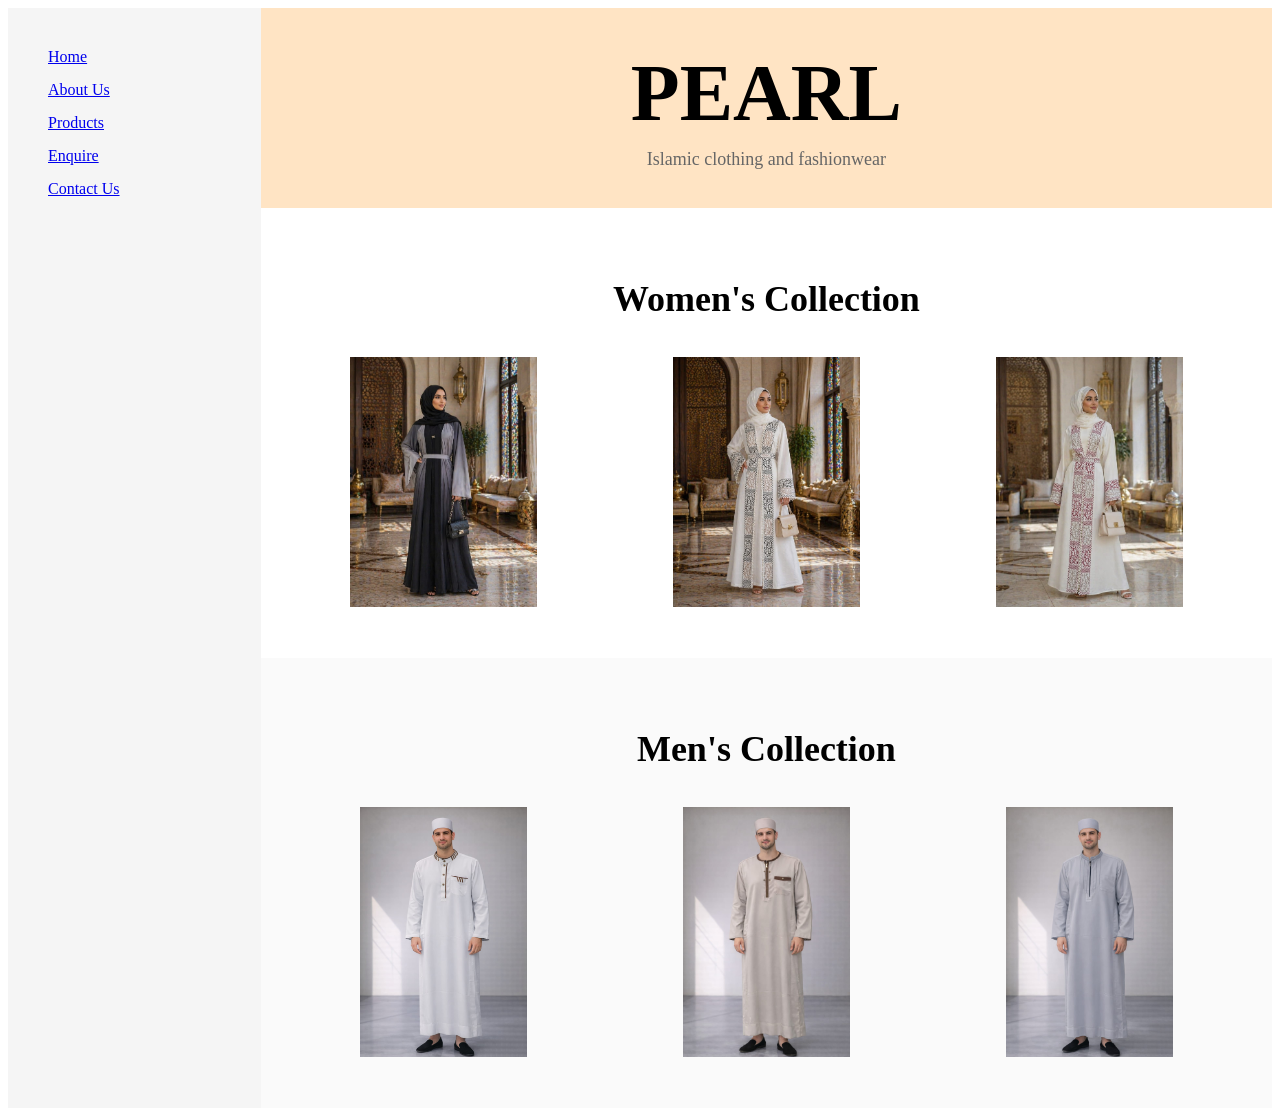
==== index.html @ a07f7a37 "Initial commit" ====
<!DOCTYPE html>
<html lang="en">
<head>
    <meta charset="UTF-8">
    <meta name="viewport" content="width=device-width, initial-scale=1.0">
    <title>PEARL - Home | Islamic clothing and fashionwear </title>
</head>
<body>

    <!-- MAIN bar: left menu + right content -->
    <table width="100%" cellpadding="0" cellspacing="0">
        <tr>
            <!-- LEFT COLUMN: Navigation menu -->
            <td width="20%" valign="top" bgcolor="#f5f5f5">
                <ul style="list-style-type: none; margin-top: 40px;">
                    <li style="margin-bottom: 15px;"><a href="index.html">Home</a></li>
                    <li style="margin-bottom: 15px;"><a href="aboutus.html">About Us</a></li>
                    <li style="margin-bottom: 15px;"><a href="products.html">Products</a></li>
                    <li style="margin-bottom: 15px;"><a href="enquire.html">Enquire</a></li>
                    <li style="margin-bottom: 15px;"><a href="contactus.html">Contact Us</a></li>
                </ul>
            </td>

            <!-- RIGHT COLUMN: Logo + Collections -->
            <td width="80%" valign="top">

                <!-- PEARL LOGO SECTION -->
                <div style="text-align: center; padding: 40px 20px 20px 20px; background-color: bisque;">
                    <h1 style="font-size: 80px; margin: 0;">PEARL</h1>
                    <p style="font-size: 18px; color: #666; margin-top: 10px;">Islamic clothing and fashionwear </p>
                </div>

                <!-- WOMEN'S COLLECTION SECTION -->
                <div style="padding: 40px 20px;">
                    <h2 style="text-align: center; font-size: 36px;">Women's Collection</h2>
                    
                    <table width="100%" cellpadding="5">
                        <tr>
                            <td align="center">
                                <img src="img/womens - 1.jpeg" alt="Women's modest clothing 1" width="250" height="250" style="object-fit: contain;">
                            </td>
                            <td align="center">
                                <img src="img/womens - 2.jpeg" alt="Women's modest clothing 2" width="250" height="250" style="object-fit: contain;">
                            </td>
                            <td align="center">
                                <img src="img/womens - 3.jpeg" alt="Women's modest clothing 3" width="250" height="250" style="object-fit: contain;">
                            </td>
                        </tr>
                    </table>
                </div>

                <!-- MEN'S COLLECTION SECTION -->
                <div style="padding: 40px 20px; background-color: #fafafa;">
                    <h2 style="text-align: center; font-size: 36px;">Men's Collection</h2>
                    
                    <table width="100%" cellpadding="5">
                        <tr>
                            <td align="center">
                                <img src="img/mens - 1.jpeg" alt="Men's modest clothing 1" width="250" height="250" style="object-fit: contain;">
                            </td>
                            <td align="center">
                                <img src="img/mens - 2.jpeg" alt="Men's modest clothing 2" width="250" height="250" style="object-fit: contain;">
                            </td>
                            <td align="center">
                                <img src="img/mens - 3.jpeg" alt="Men's modest clothing 3" width="250" height="250" style="object-fit: contain;">
                            </td>
                        </tr>
                    </table>
                </div>

            </td>
        </tr>
    </table>

</body>
</html>
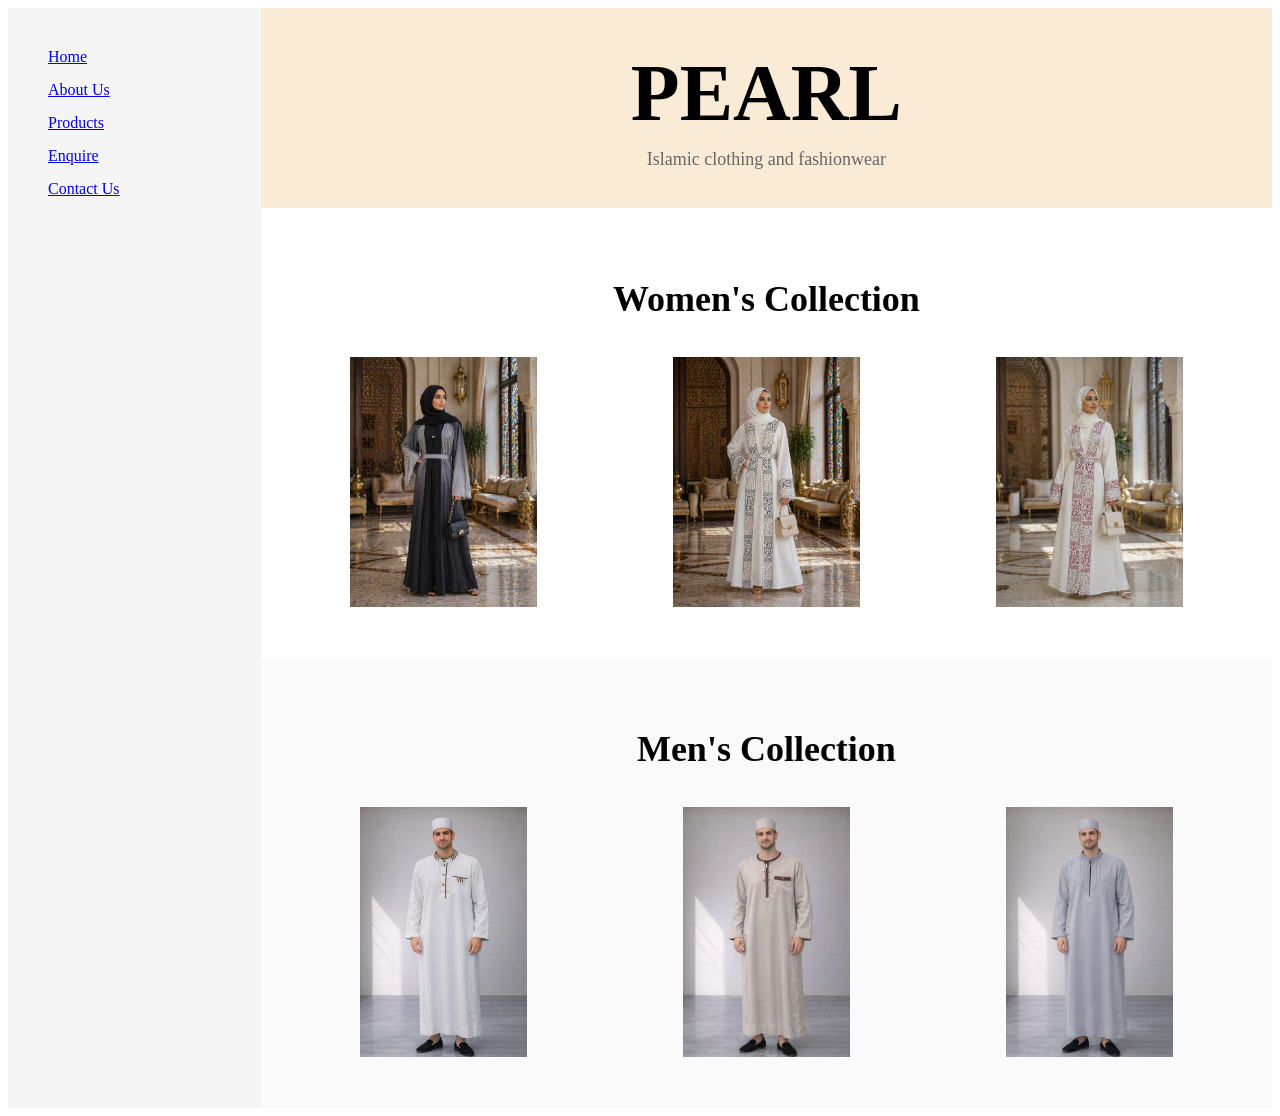
==== commit f70d538f: "changing colours" ====
--- a/index.html
+++ b/index.html
@@ -25,7 +25,7 @@
             <td width="80%" valign="top">
 
                 <!-- PEARL LOGO SECTION -->
-                <div style="text-align: center; padding: 40px 20px 20px 20px; background-color: bisque;">
+                <div style="text-align: center; padding: 40px 20px 20px 20px; background-color: antiquewhite;">
                     <h1 style="font-size: 80px; margin: 0;">PEARL</h1>
                     <p style="font-size: 18px; color: #666; margin-top: 10px;">Islamic clothing and fashionwear </p>
                 </div>
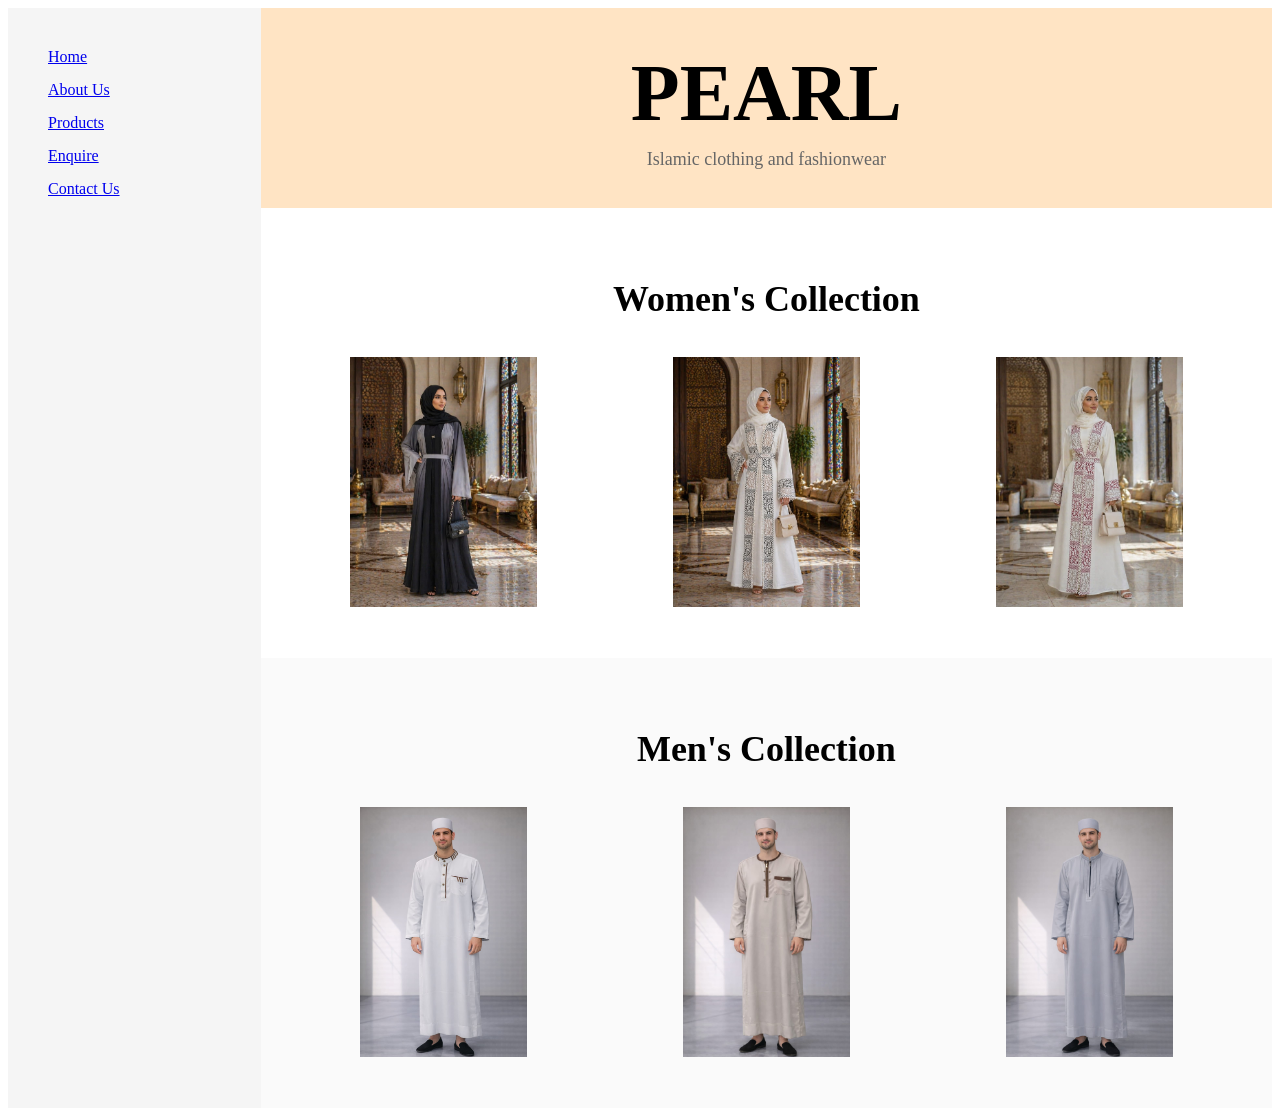
==== commit 680b50fe: "colour changing" ====
--- a/index.html
+++ b/index.html
@@ -25,7 +25,7 @@
             <td width="80%" valign="top">
 
                 <!-- PEARL LOGO SECTION -->
-                <div style="text-align: center; padding: 40px 20px 20px 20px; background-color: antiquewhite;">
+                <div style="text-align: center; padding: 40px 20px 20px 20px; background-color: bisque;">
                     <h1 style="font-size: 80px; margin: 0;">PEARL</h1>
                     <p style="font-size: 18px; color: #666; margin-top: 10px;">Islamic clothing and fashionwear </p>
                 </div>
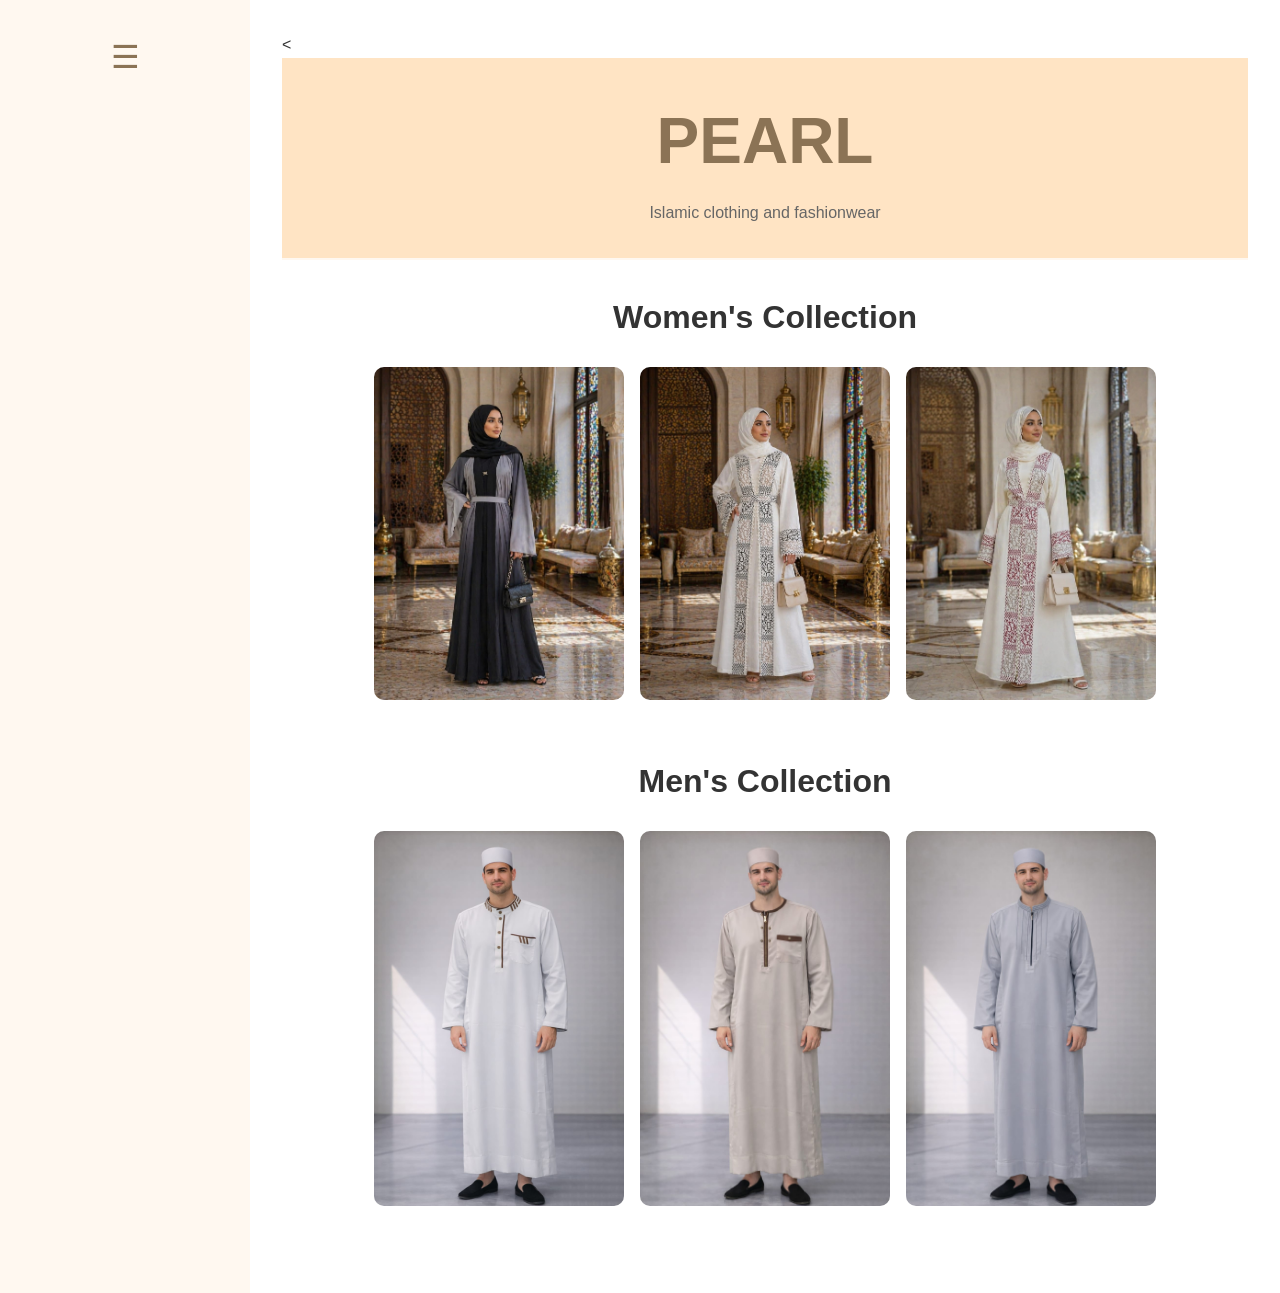
==== commit 2cd4c580: "linked my code linked my html code with the css code" ====
--- a/index.html
+++ b/index.html
@@ -3,74 +3,78 @@
 <head>
     <meta charset="UTF-8">
     <meta name="viewport" content="width=device-width, initial-scale=1.0">
-    <title>PEARL - Home | Islamic clothing and fashionwear </title>
+    <title>PEARL - Home | Islamic clothing and fashionwear</title>
+    <!-- Link to external CSS file -->
+    <link rel="stylesheet" href="css/style.css">
 </head>
 <body>
 
-    <!-- MAIN bar: left menu + right content -->
-    <table width="100%" cellpadding="0" cellspacing="0">
-        <tr>
-            <!-- LEFT COLUMN: Navigation menu -->
-            <td width="20%" valign="top" bgcolor="#f5f5f5">
-                <ul style="list-style-type: none; margin-top: 40px;">
-                    <li style="margin-bottom: 15px;"><a href="index.html">Home</a></li>
-                    <li style="margin-bottom: 15px;"><a href="aboutus.html">About Us</a></li>
-                    <li style="margin-bottom: 15px;"><a href="products.html">Products</a></li>
-                    <li style="margin-bottom: 15px;"><a href="enquire.html">Enquire</a></li>
-                    <li style="margin-bottom: 15px;"><a href="contactus.html">Contact Us</a></li>
-                </ul>
-            </td>
+    <!-- Main container using CSS Grid instead of tables -->
+    <div class="container">
+        
+        <!-- LEFT SIDEBAR: Hamburger menu + Navigation -->
+        <div class="sidebar">
+            <!-- Hidden checkbox to toggle menu -->
+            <input type="checkbox" id="menu-toggle">
+            <!-- Hamburger icon (label) -->
+            <label for="menu-toggle" class="hamburger">☰</label>
+            
+            <!-- Navigation menu -->
+            <ul class="nav-menu">
+                <li><a href="index.html">Home</a></li>
+                <li><a href="aboutus.html">About Us</a></li>
+                <li><a href="products.html">Products</a></li>
+                <li><a href="enquire.html">Enquire</a></li>
+                <li><a href="contactus.html">Contact Us</a></li>
+            </ul>
+        </div>
 
-            <!-- RIGHT COLUMN: Logo + Collections -->
-            <td width="80%" valign="top">
+        <!-- RIGHT CONTENT: Logo + Collections -->
+        <div class="main-content">
+            
+            <!-- PEARL Logo Section -->
+            <<!-- PEARL Logo Section -->
+<div class="logo">
+    <a href="index.html" style="text-decoration: none; color: inherit;">
+        <h1>PEARL</h1>
+        <p>Islamic clothing and fashionwear</p>
+    </a>
+</div>
 
-                <!-- PEARL LOGO SECTION -->
-                <div style="text-align: center; padding: 40px 20px 20px 20px; background-color: bisque;">
-                    <h1 style="font-size: 80px; margin: 0;">PEARL</h1>
-                    <p style="font-size: 18px; color: #666; margin-top: 10px;">Islamic clothing and fashionwear </p>
+            <!-- Women's Collection -->
+            <div class="collection-section">
+                <h2 class="section-heading">Women's Collection</h2>
+                <div class="product-grid">
+                    <div class="product-item">
+                        <img src="img/womens - 1.jpeg" alt="Women's modest clothing 1">
+                    </div>
+                    <div class="product-item">
+                        <img src="img/womens - 2.jpeg" alt="Women's modest clothing 2">
+                    </div>
+                    <div class="product-item">
+                        <img src="img/womens - 3.jpeg" alt="Women's modest clothing 3">
+                    </div>
                 </div>
+            </div>
 
-                <!-- WOMEN'S COLLECTION SECTION -->
-                <div style="padding: 40px 20px;">
-                    <h2 style="text-align: center; font-size: 36px;">Women's Collection</h2>
-                    
-                    <table width="100%" cellpadding="5">
-                        <tr>
-                            <td align="center">
-                                <img src="img/womens - 1.jpeg" alt="Women's modest clothing 1" width="250" height="250" style="object-fit: contain;">
-                            </td>
-                            <td align="center">
-                                <img src="img/womens - 2.jpeg" alt="Women's modest clothing 2" width="250" height="250" style="object-fit: contain;">
-                            </td>
-                            <td align="center">
-                                <img src="img/womens - 3.jpeg" alt="Women's modest clothing 3" width="250" height="250" style="object-fit: contain;">
-                            </td>
-                        </tr>
-                    </table>
+            <!-- Men's Collection -->
+            <div class="collection-section">
+                <h2 class="section-heading">Men's Collection</h2>
+                <div class="product-grid">
+                    <div class="product-item">
+                        <img src="img/mens - 1.jpeg" alt="Men's modest clothing 1">
+                    </div>
+                    <div class="product-item">
+                        <img src="img/mens - 2.jpeg" alt="Men's modest clothing 2">
+                    </div>
+                    <div class="product-item">
+                        <img src="img/mens - 3.jpeg" alt="Men's modest clothing 3">
+                    </div>
                 </div>
+            </div>
 
-                <!-- MEN'S COLLECTION SECTION -->
-                <div style="padding: 40px 20px; background-color: #fafafa;">
-                    <h2 style="text-align: center; font-size: 36px;">Men's Collection</h2>
-                    
-                    <table width="100%" cellpadding="5">
-                        <tr>
-                            <td align="center">
-                                <img src="img/mens - 1.jpeg" alt="Men's modest clothing 1" width="250" height="250" style="object-fit: contain;">
-                            </td>
-                            <td align="center">
-                                <img src="img/mens - 2.jpeg" alt="Men's modest clothing 2" width="250" height="250" style="object-fit: contain;">
-                            </td>
-                            <td align="center">
-                                <img src="img/mens - 3.jpeg" alt="Men's modest clothing 3" width="250" height="250" style="object-fit: contain;">
-                            </td>
-                        </tr>
-                    </table>
-                </div>
-
-            </td>
-        </tr>
-    </table>
+        </div>
+    </div>
 
 </body>
 </html>
--- a/css/style.css
+++ b/css/style.css
@@ -0,0 +1,375 @@
+/* ============================================ */
+/* PEARL - Modest Fashion Website               */
+/* External Stylesheet for Part 2               */
+/* ============================================ */
+
+/* -------------------------------------------- */
+/* 1. CSS RESET                                */
+/* -------------------------------------------- */
+/* Why: Different browsers add different default margins/padding.
+   This reset ensures consistency across all browsers. */
+* {
+    margin: 0;
+    padding: 0;
+    box-sizing: border-box;
+}
+
+/* -------------------------------------------- */
+/* 2. BASE STYLES (Typography & Colors)        */
+/* -------------------------------------------- */
+/* Why: Sets default font, colors, and background for entire website.
+   Using rem units for responsiveness. */
+body {
+    font-family: Arial, Helvetica, sans-serif;
+    font-size: 1rem; /* 1rem = 16px by default */
+    line-height: 1.6;
+    color: #333333;
+    background-color: #FFFFFF; /* White */
+}
+
+/* Main container using CSS Grid instead of tables */
+/* Why: Grid is more modern and flexible than tables for 2D layouts */
+.container {
+    display: grid;
+    grid-template-columns: 250px 1fr; /* Left menu: 250px, Right content: takes remaining space */
+    min-height: 100vh; /* Full viewport height */
+}
+
+/* -------------------------------------------- */
+/* 3. LEFT MENU STYLES (Hamburger + Navigation) */
+/* -------------------------------------------- */
+/* Why: Hamburger menu saves space on all devices.
+   The menu is hidden by default and appears when checkbox is checked. */
+
+/* Left sidebar - contains hamburger button and nav links */
+.sidebar {
+    background-color: #FFF8F0; /* Bisque/cream color */
+    padding: 2rem 1rem;
+    position: relative;
+}
+
+/* Hide the checkbox visually (used to toggle menu) */
+#menu-toggle {
+    display: none;
+}
+
+/* Hamburger button (☰) */
+.hamburger {
+    display: block;
+    font-size: 2rem;
+    cursor: pointer;
+    text-align: center;
+    margin-bottom: 2rem;
+    color: #8B7355; /* Soft Brown accent */
+}
+
+/* Navigation menu - hidden by default */
+.nav-menu {
+    list-style: none;
+    display: none; /* Hidden until checkbox is checked */
+    flex-direction: column;
+    gap: 1rem;
+}
+
+/* Show menu when checkbox is checked */
+#menu-toggle:checked ~ .nav-menu {
+    display: flex;
+}
+
+/* Navigation links styling */
+.nav-menu li a {
+    text-decoration: none;
+    color: #333333;
+    font-size: 1.1rem;
+    display: block;
+    padding: 0.5rem 0;
+    transition: all 0.3s ease;
+}
+
+/* Hover effect: Color change + underline (your choice Option B) */
+.nav-menu li a:hover {
+    color: #8B7355; /* Soft Brown */
+    text-decoration: underline;
+}
+
+/* -------------------------------------------- */
+/* 4. RIGHT CONTENT STYLES (Main Area)          */
+/* -------------------------------------------- */
+.main-content {
+    background-color: #FFFFFF; /* White */
+    padding: 2rem;
+}
+
+/* Logo section */
+.logo {
+    text-align: center;
+    padding: 2rem 1rem;
+    background-color: bisque;
+    border-bottom: 2px solid #FFF8F0;
+}
+
+.logo h1 {
+    font-size: 4rem; /* Responsive: will scale down on mobile */
+    margin: 0;
+    color: #8B7355; /* Soft Brown */
+}
+
+.logo p {
+    font-size: 1rem;
+    color: #666666;
+    margin-top: 0.5rem;
+}
+
+/* Section headings */
+.section-heading {
+    text-align: center;
+    font-size: 2rem;
+    margin: 2rem 0 1.5rem 0;
+    color: #333333;
+}
+
+/* -------------------------------------------- */
+/* 5. PRODUCT GRID (Flexbox for images)         */
+/* -------------------------------------------- */
+/* Why: Flexbox is perfect for arranging images in rows.
+   On mobile, it wraps to a single column. */
+.product-grid {
+    display: flex;
+    flex-wrap: wrap;
+    justify-content: center;
+    gap: 1rem;
+    margin-bottom: 2rem;
+}
+
+.product-item {
+    flex: 1 1 250px; /* Grow, shrink, base width */
+    max-width: 250px;
+    text-align: center;
+}
+
+.product-item img {
+    width: 100%;
+    height: auto;
+    object-fit: contain;
+    border-radius: 10px; /* Minimal rounded corners (Option C) */
+}
+
+/* Collection section spacing */
+.collection-section {
+    margin-bottom: 3rem;
+}
+
+/* -------------------------------------------- */
+/* 6. ABOUT US PAGE SPECIFIC STYLES             */
+/* -------------------------------------------- */
+.about-content {
+    max-width: 800px;
+    margin: 0 auto;
+    padding-left: 2rem;
+}
+
+.about-heading {
+    font-size: 2.5rem;
+    text-align: center;
+    margin-bottom: 2rem;
+}
+
+.about-block {
+    margin-bottom: 2rem;
+}
+
+.about-block h2 {
+    font-size: 1.5rem;
+    margin-bottom: 0.5rem;
+    color: #8B7355; /* Soft Brown */
+}
+
+.about-block p, .about-block ul {
+    font-size: 1rem;
+    line-height: 1.6;
+}
+
+.about-block ul {
+    list-style: none;
+    padding-left: 0;
+}
+
+.about-block ul li {
+    margin-bottom: 0.5rem;
+}
+
+/* -------------------------------------------- */
+/* 7. ENQUIRE PAGE (Form Styling)               */
+/* -------------------------------------------- */
+.enquire-form {
+    max-width: 600px;
+    margin: 0 auto;
+}
+
+.enquire-form label {
+    font-size: 1.2rem;
+    font-weight: bold;
+    display: block;
+    margin-bottom: 0.5rem;
+}
+
+.enquire-form textarea {
+    width: 100%;
+    padding: 1rem;
+    font-size: 1rem;
+    border: 2px solid #FFF8F0;
+    border-radius: 10px;
+    font-family: Arial, sans-serif;
+    resize: vertical;
+}
+
+.submit-btn {
+    background-color: #8B7355; /* Soft Brown */
+    color: white;
+    font-size: 1rem;
+    padding: 0.75rem 2rem;
+    border: none;
+    border-radius: 10px;
+    cursor: pointer;
+    transition: all 0.3s ease;
+}
+
+.submit-btn:hover {
+    background-color: #6B5742; /* Darker brown */
+    text-decoration: underline;
+}
+
+/* -------------------------------------------- */
+/* 8. CONTACT US PAGE (Contact Block)           */
+/* -------------------------------------------- */
+.contact-block {
+    background-color: #FFF8F0; /* Bisque */
+    border-radius: 10px;
+    padding: 2rem;
+    max-width: 500px;
+    margin: 0 auto;
+}
+
+.contact-item {
+    margin-bottom: 1.5rem;
+}
+
+.contact-item strong {
+    font-size: 1.2rem;
+    color: #8B7355; /* Soft Brown */
+}
+
+.contact-item span {
+    font-size: 1rem;
+    line-height: 1.5;
+}
+
+/* -------------------------------------------- */
+/* 9. RESPONSIVE DESIGN (Media Queries)         */
+/* -------------------------------------------- */
+/* Why: These ensure the website works on all devices.
+   Breakpoints: Tablet (768px), Mobile (576px) */
+
+/* Tablet screens (768px and below) */
+@media (max-width: 768px) {
+    .container {
+        grid-template-columns: 200px 1fr; /* Smaller sidebar */
+    }
+    
+    .logo h1 {
+        font-size: 3rem;
+    }
+    
+    .section-heading {
+        font-size: 1.75rem;
+    }
+}
+
+/* Mobile screens (576px and below) - switches to single column */
+@media (max-width: 576px) {
+    .container {
+        grid-template-columns: 1fr; /* Single column: menu on top, content below */
+    }
+    
+    .sidebar {
+        padding: 1rem;
+    }
+    
+    .hamburger {
+        text-align: left;
+        margin-bottom: 1rem;
+    }
+    
+    .nav-menu {
+        gap: 0.5rem;
+    }
+    
+    .main-content {
+        padding: 1rem;
+    }
+    
+    .logo h1 {
+        font-size: 2.5rem;
+    }
+    
+    .logo p {
+        font-size: 0.9rem;
+    }
+    
+    .section-heading {
+        font-size: 1.5rem;
+    }
+    
+    .product-item {
+        flex: 1 1 150px;
+        max-width: 150px;
+    }
+    
+    .about-content {
+        padding-left: 0;
+    }
+    
+    .about-heading {
+        font-size: 2rem;
+    }
+    
+    .contact-block {
+        padding: 1.5rem;
+    }
+}
+
+/* -------------------------------------------- */
+/* 10. RESPONSIVE IMAGES (srcset will be in HTML) */
+/* -------------------------------------------- */
+/* Why: Images will use srcset attribute in HTML to serve different sizes
+   based on device screen width. This is handled in the <img> tags. */
+img {
+    max-width: 100%;
+    height: auto;
+}
+/* ============================================ */
+/* NEW HOVER EFFECTS FOR PART 2                 */
+/* ============================================ */
+
+/* Hover effect for section headings (Women's Collection, Men's Collection) */
+.section-heading:hover {
+    text-decoration: underline;
+    color: #8B7355; /* Soft Brown - changes color on hover */
+    cursor: pointer;
+}
+
+/* Hover effect for product images - Zoom in effect */
+.product-item img {
+    transition: transform 0.3s ease; /* Smooth animation */
+}
+
+.product-item img:hover {
+    transform: scale(1.1); /* Zooms in by 10% */
+    cursor: pointer;
+}
+/* Hover effect for About Us headings */
+.about-block h2:hover {
+    text-decoration: underline;
+    color: #8B7355;
+    cursor: pointer;
+}
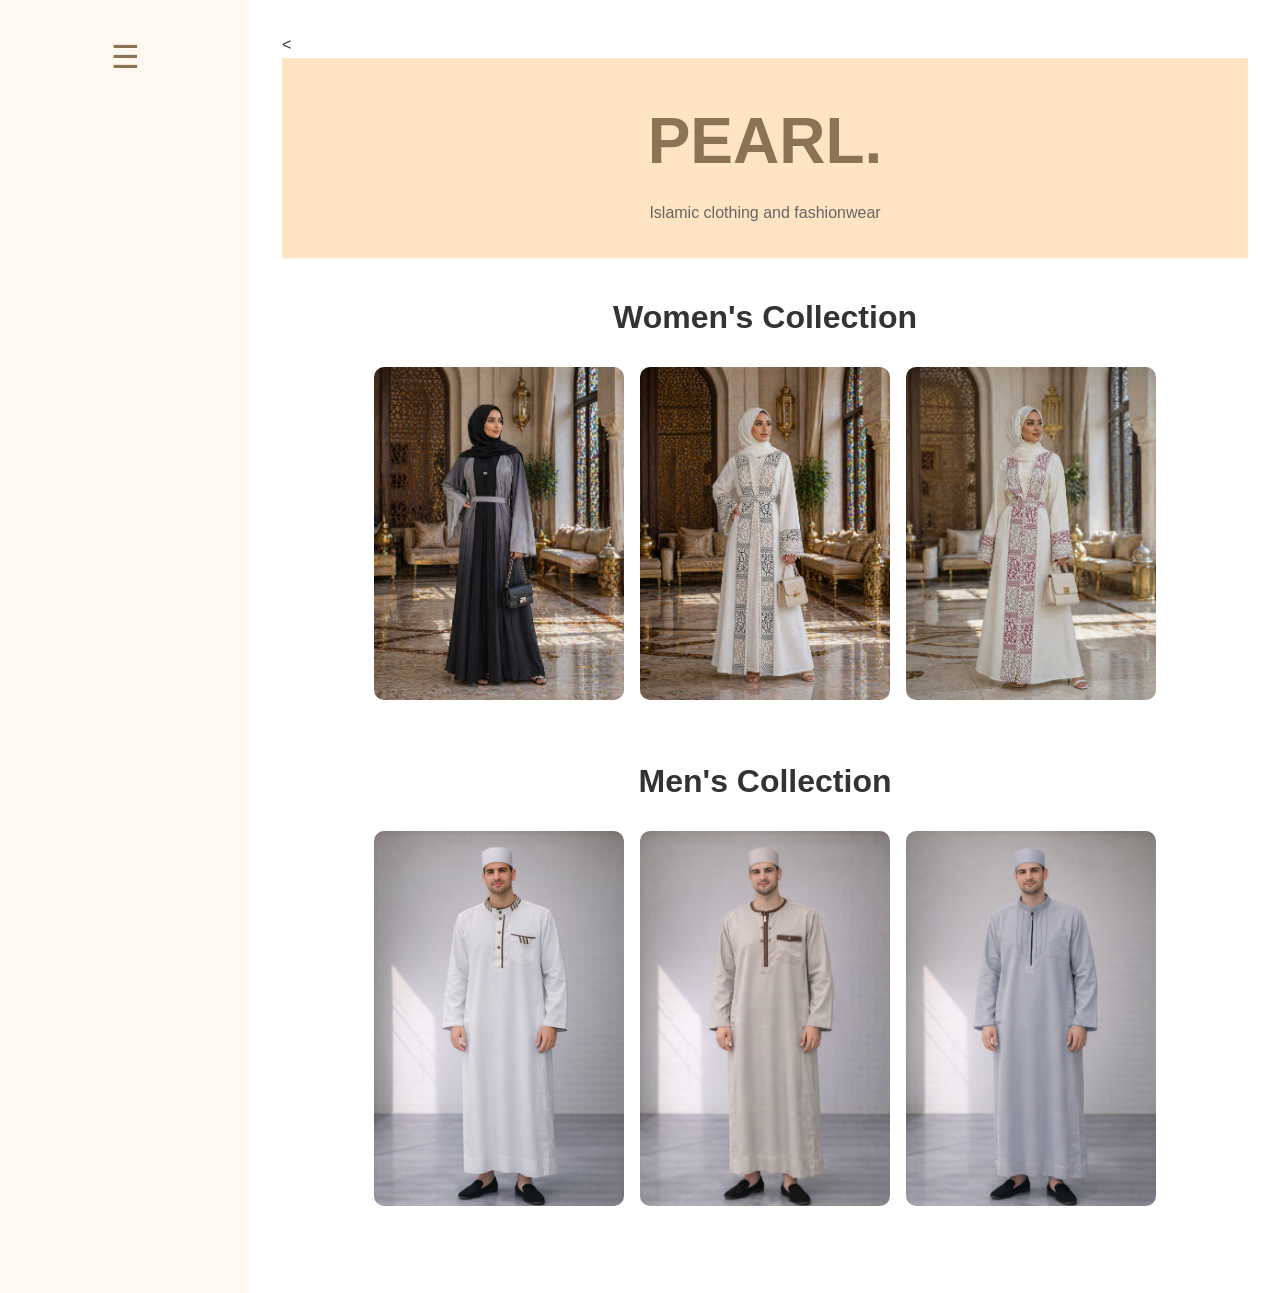
==== commit cbf925e6: "additional information and design" ====
--- a/index.html
+++ b/index.html
@@ -36,14 +36,16 @@
             <<!-- PEARL Logo Section -->
 <div class="logo">
     <a href="index.html" style="text-decoration: none; color: inherit;">
-        <h1>PEARL</h1>
+        <h1>PEARL.</h1>
         <p>Islamic clothing and fashionwear</p>
     </a>
 </div>
 
             <!-- Women's Collection -->
             <div class="collection-section">
-                <h2 class="section-heading">Women's Collection</h2>
+                <a href="products.html" style="text-decoration: none; color: inherit;">
+        <h2 class="section-heading">Women's Collection</h2>
+    </a>
                 <div class="product-grid">
                     <div class="product-item">
                         <img src="img/womens - 1.jpeg" alt="Women's modest clothing 1">
@@ -59,7 +61,9 @@
 
             <!-- Men's Collection -->
             <div class="collection-section">
-                <h2 class="section-heading">Men's Collection</h2>
+                <a href="products.html" style="text-decoration: none; color: inherit;">
+        <h2 class="section-heading">Men's Collection</h2>
+    </a>
                 <div class="product-grid">
                     <div class="product-item">
                         <img src="img/mens - 1.jpeg" alt="Men's modest clothing 1">
--- a/css/style.css
+++ b/css/style.css
@@ -1,12 +1,4 @@
-/* ============================================ */
-/* PEARL - Modest Fashion Website               */
-/* External Stylesheet for Part 2               */
-/* ============================================ */
-
-/* -------------------------------------------- */
-/* 1. CSS RESET                                */
-/* -------------------------------------------- */
-/* Why: Different browsers add different default margins/padding.
+/* Different browsers add different default margins/padding.
    This reset ensures consistency across all browsers. */
 * {
     margin: 0;
@@ -14,32 +6,28 @@
     box-sizing: border-box;
 }
 
-/* -------------------------------------------- */
+
 /* 2. BASE STYLES (Typography & Colors)        */
-/* -------------------------------------------- */
+
 /* Why: Sets default font, colors, and background for entire website.
    Using rem units for responsiveness. */
 body {
     font-family: Arial, Helvetica, sans-serif;
-    font-size: 1rem; /* 1rem = 16px by default */
+    font-size: 1rem;
     line-height: 1.6;
     color: #333333;
     background-color: #FFFFFF; /* White */
 }
-
 /* Main container using CSS Grid instead of tables */
-/* Why: Grid is more modern and flexible than tables for 2D layouts */
+
 .container {
     display: grid;
     grid-template-columns: 250px 1fr; /* Left menu: 250px, Right content: takes remaining space */
     min-height: 100vh; /* Full viewport height */
 }
 
-/* -------------------------------------------- */
-/* 3. LEFT MENU STYLES (Hamburger + Navigation) */
-/* -------------------------------------------- */
-/* Why: Hamburger menu saves space on all devices.
-   The menu is hidden by default and appears when checkbox is checked. */
+
+
 
 /* Left sidebar - contains hamburger button and nav links */
 .sidebar {
@@ -88,30 +76,29 @@
 
 /* Hover effect: Color change + underline (your choice Option B) */
 .nav-menu li a:hover {
-    color: #8B7355; /* Soft Brown */
-    text-decoration: underline;
-}
-
-/* -------------------------------------------- */
-/* 4. RIGHT CONTENT STYLES (Main Area)          */
-/* -------------------------------------------- */
+    color: #8B7355; 
+    text-decoration: underline;
+}
+
+
 .main-content {
-    background-color: #FFFFFF; /* White */
+    background-color: #FFFFFF; 
     padding: 2rem;
 }
 
 /* Logo section */
+
 .logo {
     text-align: center;
     padding: 2rem 1rem;
-    background-color: bisque;
+    background-color: bisque; 
     border-bottom: 2px solid #FFF8F0;
 }
 
 .logo h1 {
     font-size: 4rem; /* Responsive: will scale down on mobile */
     margin: 0;
-    color: #8B7355; /* Soft Brown */
+    color: #8B7355; 
 }
 
 .logo p {
@@ -128,9 +115,9 @@
     color: #333333;
 }
 
-/* -------------------------------------------- */
+
 /* 5. PRODUCT GRID (Flexbox for images)         */
-/* -------------------------------------------- */
+
 /* Why: Flexbox is perfect for arranging images in rows.
    On mobile, it wraps to a single column. */
 .product-grid {
@@ -151,7 +138,7 @@
     width: 100%;
     height: auto;
     object-fit: contain;
-    border-radius: 10px; /* Minimal rounded corners (Option C) */
+    border-radius: 10px; /* Minimal rounded corners  */
 }
 
 /* Collection section spacing */
@@ -159,9 +146,9 @@
     margin-bottom: 3rem;
 }
 
-/* -------------------------------------------- */
+
 /* 6. ABOUT US PAGE SPECIFIC STYLES             */
-/* -------------------------------------------- */
+
 .about-content {
     max-width: 800px;
     margin: 0 auto;
@@ -181,7 +168,7 @@
 .about-block h2 {
     font-size: 1.5rem;
     margin-bottom: 0.5rem;
-    color: #8B7355; /* Soft Brown */
+    color: #8B7355; 
 }
 
 .about-block p, .about-block ul {
@@ -198,9 +185,9 @@
     margin-bottom: 0.5rem;
 }
 
-/* -------------------------------------------- */
+
 /* 7. ENQUIRE PAGE (Form Styling)               */
-/* -------------------------------------------- */
+
 .enquire-form {
     max-width: 600px;
     margin: 0 auto;
@@ -224,7 +211,7 @@
 }
 
 .submit-btn {
-    background-color: #8B7355; /* Soft Brown */
+    background-color: #8B7355; 
     color: white;
     font-size: 1rem;
     padding: 0.75rem 2rem;
@@ -235,15 +222,14 @@
 }
 
 .submit-btn:hover {
-    background-color: #6B5742; /* Darker brown */
-    text-decoration: underline;
-}
-
-/* -------------------------------------------- */
-/* 8. CONTACT US PAGE (Contact Block)           */
-/* -------------------------------------------- */
+    background-color: #6B5742; 
+    text-decoration: underline;
+}
+
+/* 8. CONTACT US PAGE */
+
 .contact-block {
-    background-color: #FFF8F0; /* Bisque */
+    background-color: #FFF8F0;
     border-radius: 10px;
     padding: 2rem;
     max-width: 500px;
@@ -256,7 +242,7 @@
 
 .contact-item strong {
     font-size: 1.2rem;
-    color: #8B7355; /* Soft Brown */
+    color: #8B7355; 
 }
 
 .contact-item span {
@@ -264,16 +250,16 @@
     line-height: 1.5;
 }
 
-/* -------------------------------------------- */
+
 /* 9. RESPONSIVE DESIGN (Media Queries)         */
-/* -------------------------------------------- */
+
 /* Why: These ensure the website works on all devices.
    Breakpoints: Tablet (768px), Mobile (576px) */
 
 /* Tablet screens (768px and below) */
 @media (max-width: 768px) {
     .container {
-        grid-template-columns: 200px 1fr; /* Smaller sidebar */
+        grid-template-columns: 200px 1fr; 
     }
     
     .logo h1 {
@@ -340,31 +326,30 @@
 
 /* -------------------------------------------- */
 /* 10. RESPONSIVE IMAGES (srcset will be in HTML) */
-/* -------------------------------------------- */
-/* Why: Images will use srcset attribute in HTML to serve different sizes
+/* Images will use srcset attribute in HTML to serve different sizes
    based on device screen width. This is handled in the <img> tags. */
 img {
     max-width: 100%;
     height: auto;
 }
-/* ============================================ */
-/* NEW HOVER EFFECTS FOR PART 2                 */
-/* ============================================ */
+
+/* NEW HOVER EFFECTS FOR PART 2    */
+
 
 /* Hover effect for section headings (Women's Collection, Men's Collection) */
 .section-heading:hover {
     text-decoration: underline;
-    color: #8B7355; /* Soft Brown - changes color on hover */
+    color: #8B7355; 
     cursor: pointer;
 }
 
 /* Hover effect for product images - Zoom in effect */
 .product-item img {
-    transition: transform 0.3s ease; /* Smooth animation */
+    transition: transform 0.3s ease; 
 }
 
 .product-item img:hover {
-    transform: scale(1.1); /* Zooms in by 10% */
+    transform: scale(1.1); 
     cursor: pointer;
 }
 /* Hover effect for About Us headings */
@@ -372,4 +357,30 @@
     text-decoration: underline;
     color: #8B7355;
     cursor: pointer;
-}+}
+/* Hover effect for contact items */
+.contact-item:hover {
+    background-color: #FFF0E0;
+    border-radius: 10px;
+    padding: 0.5rem;
+    transition: all 0.3s ease;
+}
+/* Hover effect for Contact Us title */
+.about-heading:hover {
+    text-decoration: underline;
+    color: #8B7355; 
+    cursor: pointer;
+}
+/* Fix specific image in Men's Collection, Row 2, Middle */
+.collection-section:last-child .product-grid:last-child .product-item:nth-child(2) img {
+    width: 375px;
+    height: 375px;
+    object-fit: cover;
+}
+/* About Us page - All paragraphs with bisque background */
+.about-content p {
+    background-color: #FFF8F0; /* Bisque/cream color */
+    padding: 1rem;
+    border-radius: 10px;
+    line-height: 1.6;
+}
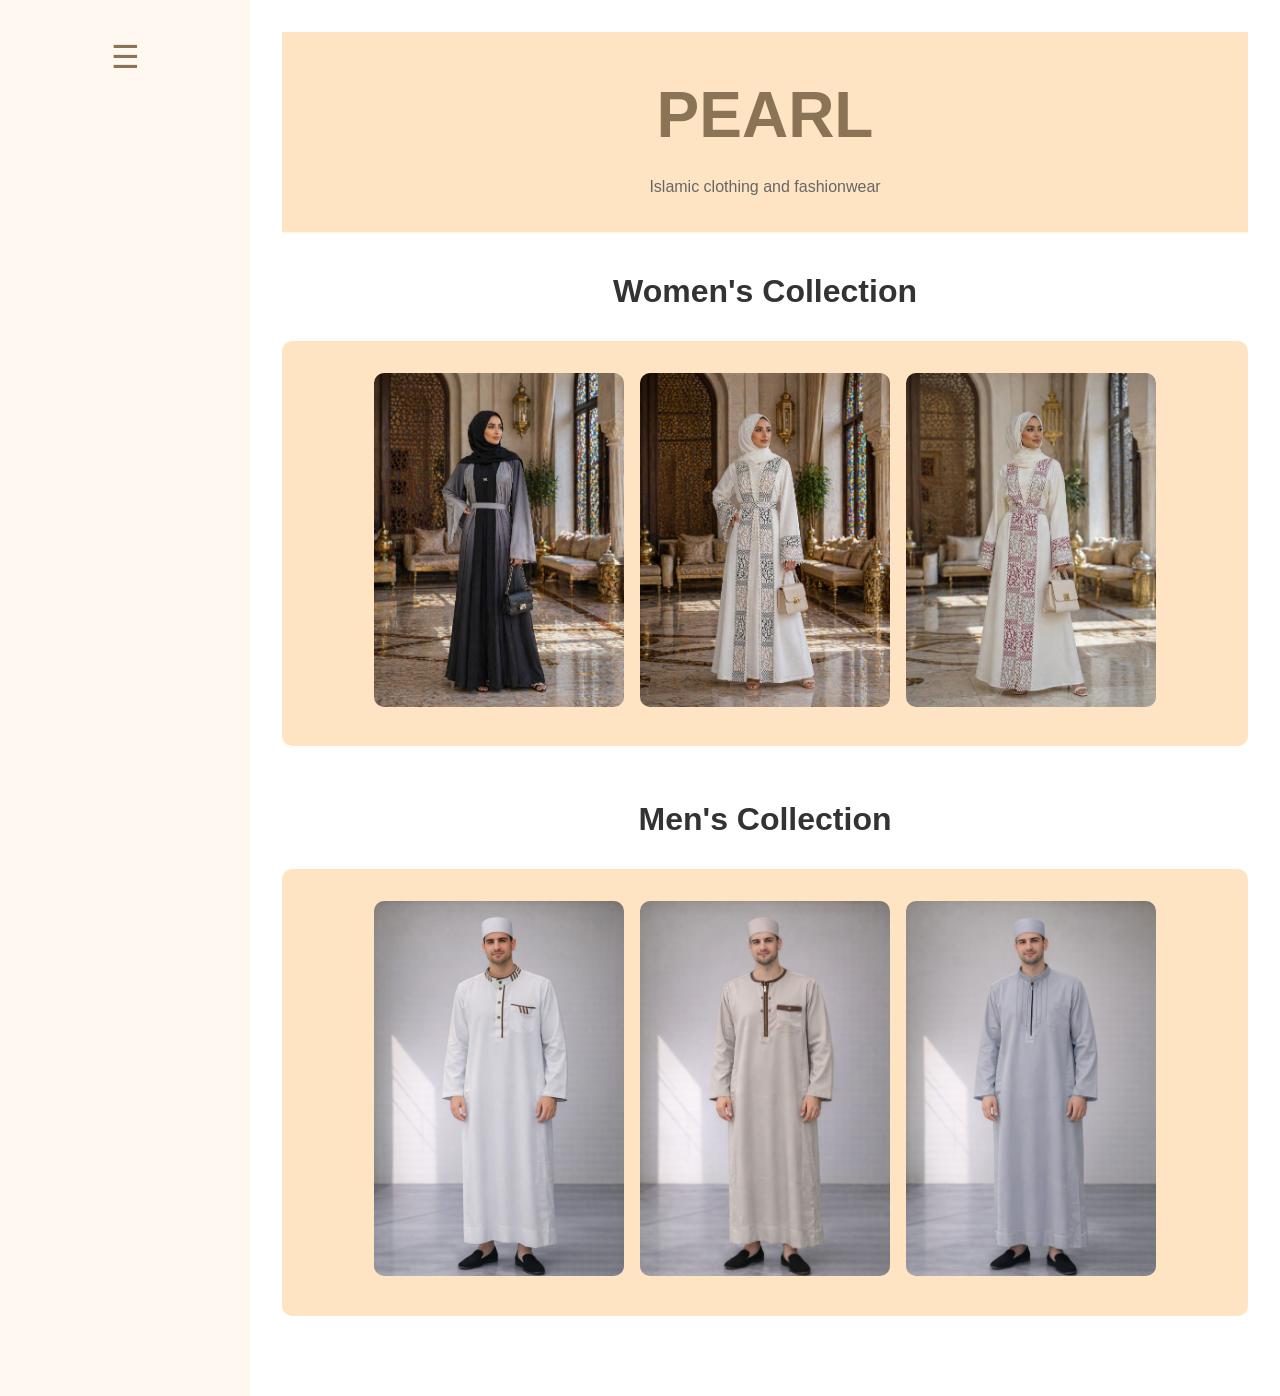
==== commit 0c713e8a: "adding color" ====
--- a/index.html
+++ b/index.html
@@ -32,11 +32,12 @@
         <!-- RIGHT CONTENT: Logo + Collections -->
         <div class="main-content">
             
+            
             <!-- PEARL Logo Section -->
-            <<!-- PEARL Logo Section -->
+<!-- PEARL Logo Section -->
 <div class="logo">
     <a href="index.html" style="text-decoration: none; color: inherit;">
-        <h1>PEARL.</h1>
+        <h1>PEARL</h1>
         <p>Islamic clothing and fashionwear</p>
     </a>
 </div>
--- a/css/style.css
+++ b/css/style.css
@@ -384,3 +384,10 @@
     border-radius: 10px;
     line-height: 1.6;
 }
+/* Add bisque background behind product grid - NO image changes */
+.product-grid {
+    background-color: bisque; /* Bisque background only */
+    padding: 2rem;
+    border-radius: 10px;
+    margin-bottom: 2rem;
+}
